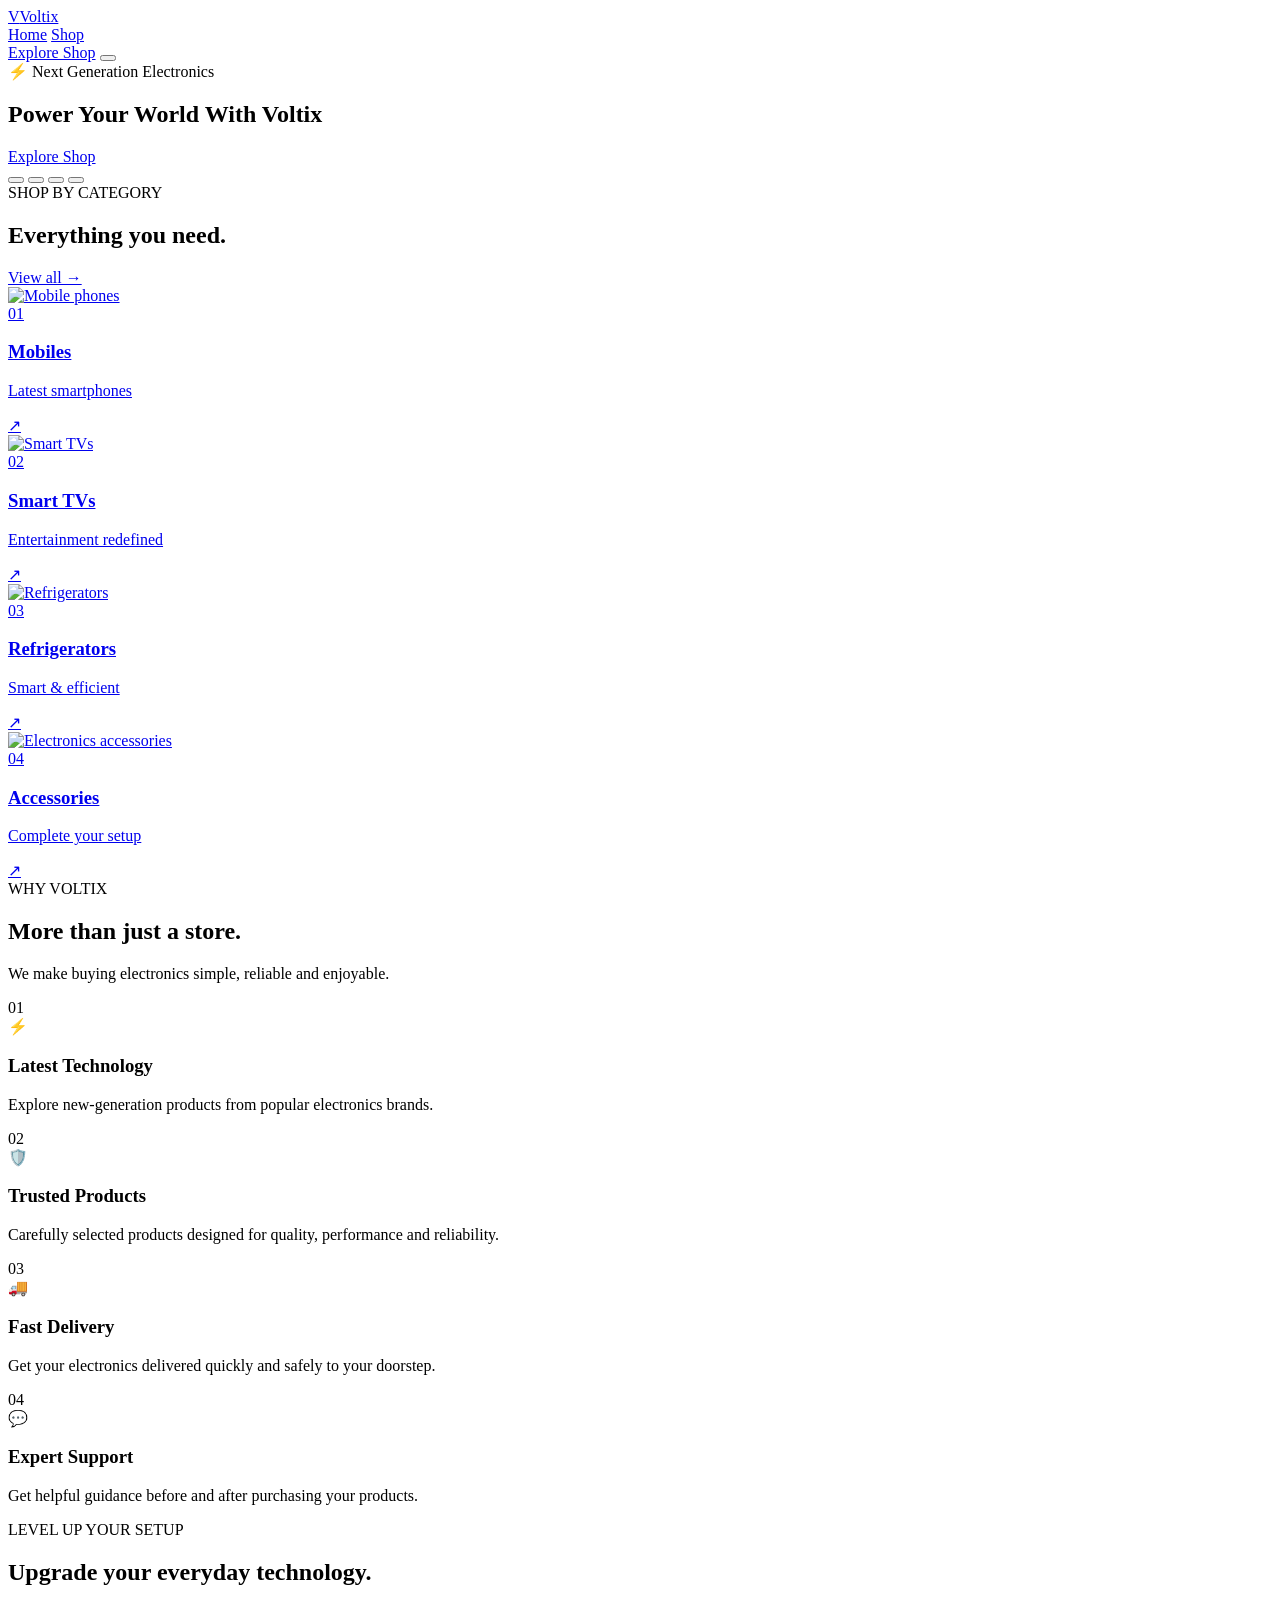
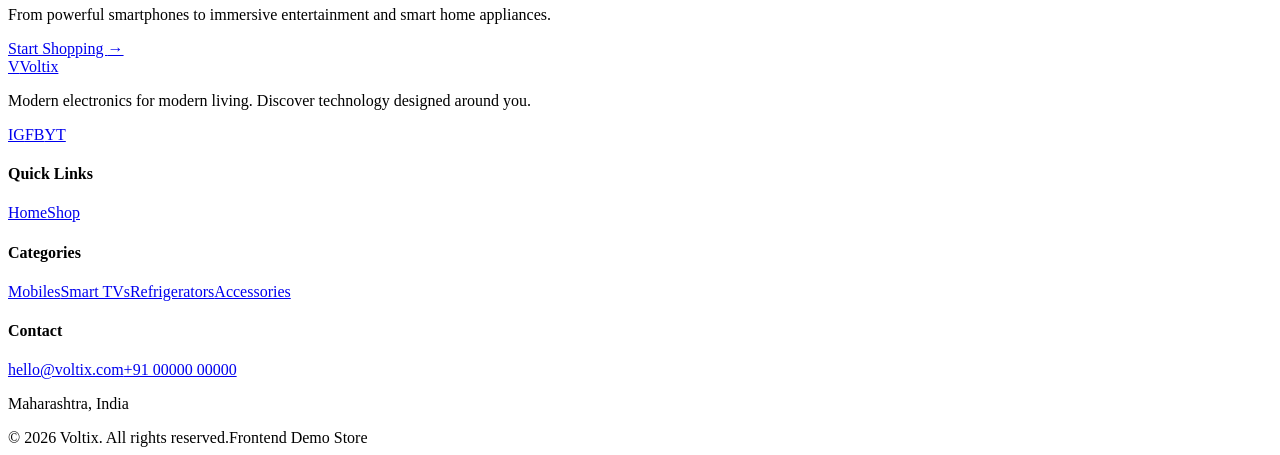
==== index.html @ 6d61bb98 "Add files via upload" ====
<!DOCTYPE html>
<html lang="en">
<head>
<meta charset="UTF-8">
<meta name="viewport" content="width=device-width, initial-scale=1.0">
<meta name="description" content="Voltix modern electronics store frontend.">
<meta name="theme-color" content="#07111f">
<title>Voltix — Electronics Store</title>
<link rel="stylesheet" href="css/style.css">
</head>
<body>
<header class="header" id="header">
  <div class="container nav-container">
    <a href="index.html" class="logo"><span class="logo-icon">V</span><span>Voltix</span></a>
    <nav class="nav" id="nav">
      <a href="index.html" class="nav-link active">Home</a>
      <a href="shop.html" class="nav-link">Shop</a>
    </nav>
    <div class="nav-actions">
      <a href="shop.html" class="nav-shop-btn">Explore Shop</a>
      <button class="menu-btn" id="menuBtn" type="button" aria-label="Open menu" aria-expanded="false">
        <span></span><span></span><span></span>
      </button>
    </div>
  </div>
</header>

<main>
<!-- =====================================================
     HERO SECTION
     ===================================================== -->

<section class="hero">

    <!-- Hero Background Slider -->
    <div class="hero-bg">

        <div
            class="hero-bg-slide active"
            style="background-image: url('images/phoneBG.jpg');">
        </div>

        <div
            class="hero-bg-slide"
            style="background-image: url('images/tvBG.jpg');">
        </div>

        <div
            class="hero-bg-slide"
            style="background-image: url('images/headphoneBG.jpg');">
        </div>

        <div
            class="hero-bg-slide"
            style="background-image: url('images/fridgeBG.jpg');">
        </div>

    </div>


    <!-- Dark Overlay -->
    <div class="hero-overlay"></div>


    <!-- Hero Content -->
    <div class="container">

        <div class="hero-content reveal">

            <div class="hero-badge">
                ⚡ Next Generation Electronics
            </div>

            <h1>
                Power Your World
                With <span>Voltix</span>
            </h1>

            <!-- <p>
                Discover the latest smartphones, smart TVs,
                refrigerators, accessories and modern electronics
                at Voltix.
            </p> -->

            <div class="hero-buttons">

                <a href="shop.html" class="btn btn-primary">
                    Explore Shop
                </a>

                <!-- <a href="#services" class="btn btn-secondary">
                    Our Services
                </a> -->

            </div>

        </div>

    </div>


    <!-- Slider Dots -->

    <div class="hero-dots">

        <button
            class="hero-dot active"
            data-slide="0"
            aria-label="Show slide 1">
        </button>

        <button
            class="hero-dot"
            data-slide="1"
            aria-label="Show slide 2">
        </button>

        <button
            class="hero-dot"
            data-slide="2"
            aria-label="Show slide 3">
        </button>

        <button
            class="hero-dot"
            data-slide="3"
            aria-label="Show slide 4">
        </button>

    </div>

</section>

<section class="categories section">
  <div class="container">
    <div class="section-heading reveal">
      <div><span class="eyebrow">SHOP BY CATEGORY</span><h2>Everything you need.</h2></div>
      <a href="shop.html" class="view-all">View all →</a>
    </div>
    <div class="category-grid">
      <a href="shop.html?category=mobile" class="category-card reveal">
        <div class="category-image"><img src="images/mobilephone.jpg" alt="Mobile phones" loading="lazy"></div>
        <div class="category-content"><span>01</span><h3>Mobiles</h3><p>Latest smartphones</p></div><div class="category-arrow">↗</div>
      </a>
      <a href="shop.html?category=tv" class="category-card reveal">
        <div class="category-image"><img src="images/television.jpg" alt="Smart TVs" loading="lazy"></div>
        <div class="category-content"><span>02</span><h3>Smart TVs</h3><p>Entertainment redefined</p></div><div class="category-arrow">↗</div>
      </a>
      <a href="shop.html?category=refrigerator" class="category-card reveal">
        <div class="category-image"><img src="images/fridge.jpg" alt="Refrigerators" loading="lazy"></div>
        <div class="category-content"><span>03</span><h3>Refrigerators</h3><p>Smart & efficient</p></div><div class="category-arrow">↗</div>
      </a>
      <a href="shop.html?category=accessories" class="category-card reveal">
        <div class="category-image"><img src="images/headphone.jpg" alt="Electronics accessories" loading="lazy"></div>
        <div class="category-content"><span>04</span><h3>Accessories</h3><p>Complete your setup</p></div><div class="category-arrow">↗</div>
      </a>
    </div>
  </div>
</section>

<section class="services section" id="services">
  <div class="container">
    <div class="section-heading center reveal">
      <span class="eyebrow">WHY VOLTIX</span><h2>More than just a store.</h2>
      <p>We make buying electronics simple, reliable and enjoyable.</p>
    </div>
    <div class="services-grid">
      <article class="service-card reveal"><div class="service-number">01</div><div class="service-icon">⚡</div><h3>Latest Technology</h3><p>Explore new-generation products from popular electronics brands.</p></article>
      <article class="service-card reveal"><div class="service-number">02</div><div class="service-icon">🛡️</div><h3>Trusted Products</h3><p>Carefully selected products designed for quality, performance and reliability.</p></article>
      <article class="service-card reveal"><div class="service-number">03</div><div class="service-icon">🚚</div><h3>Fast Delivery</h3><p>Get your electronics delivered quickly and safely to your doorstep.</p></article>
      <article class="service-card reveal"><div class="service-number">04</div><div class="service-icon">💬</div><h3>Expert Support</h3><p>Get helpful guidance before and after purchasing your products.</p></article>
    </div>
  </div>
</section>

<section class="feature section">
  <div class="container">
    <div class="feature-box reveal">
      <div class="feature-content">
        <span class="eyebrow">LEVEL UP YOUR SETUP</span>
        <h2>Upgrade your everyday technology.</h2>
        <p>From powerful smartphones to immersive entertainment and smart home appliances.</p>
        <a href="shop.html" class="btn btn-primary">Start Shopping <span>→</span></a>
      </div>
      <!-- <div class="feature-decoration"><div class="floating-circle circle-one"></div><div class="floating-circle circle-two"></div><div class="floating-device"><span>V</span></div></div> -->
    </div>
  </div>
</section>
</main>

<footer class="footer" id="contact">
  <div class="container">
    <div class="footer-main">
      <div class="footer-brand reveal">
        <a href="index.html" class="logo"><span class="logo-icon">V</span><span>Voltix</span></a>
        <p>Modern electronics for modern living. Discover technology designed around you.</p>
        <div class="socials"><a href="#" aria-label="Instagram">IG</a><a href="#" aria-label="Facebook">FB</a><a href="#" aria-label="YouTube">YT</a></div>
      </div>
      <div class="footer-column reveal"><h4>Quick Links</h4><a href="index.html">Home</a><a href="shop.html">Shop</a></div>
      <div class="footer-column reveal"><h4>Categories</h4><a href="shop.html?category=mobile">Mobiles</a><a href="shop.html?category=tv">Smart TVs</a><a href="shop.html?category=refrigerator">Refrigerators</a><a href="shop.html?category=accessories">Accessories</a></div>
      <div class="footer-column contact-column reveal"><h4>Contact</h4><a href="mailto:hello@voltix.com">hello@voltix.com</a><a href="tel:+910000000000">+91 00000 00000</a><p>Maharashtra, India</p></div>
    </div>
    <div class="footer-bottom"><span>© 2026 Voltix. All rights reserved.</span><span>Frontend Demo Store</span></div>
  </div>
</footer>
<script src="js/script.js" defer></script>
</body>
</html>
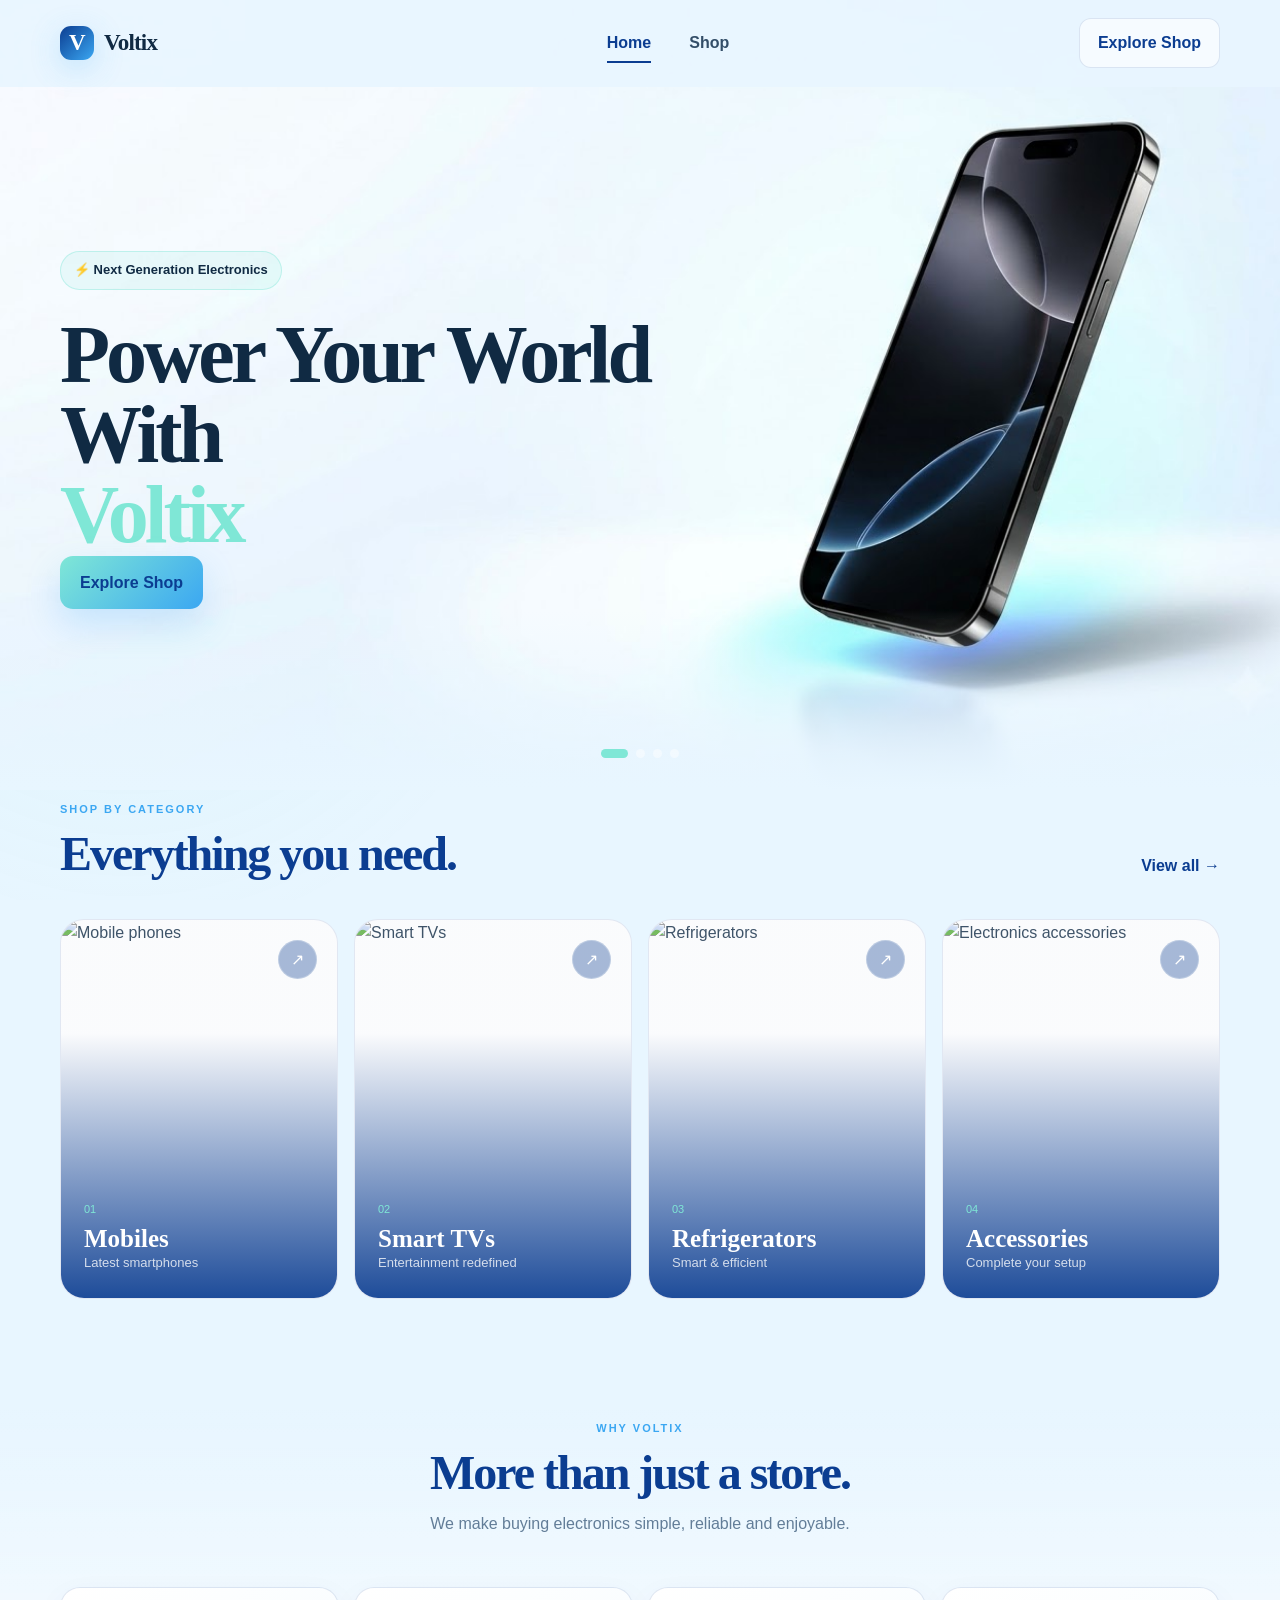
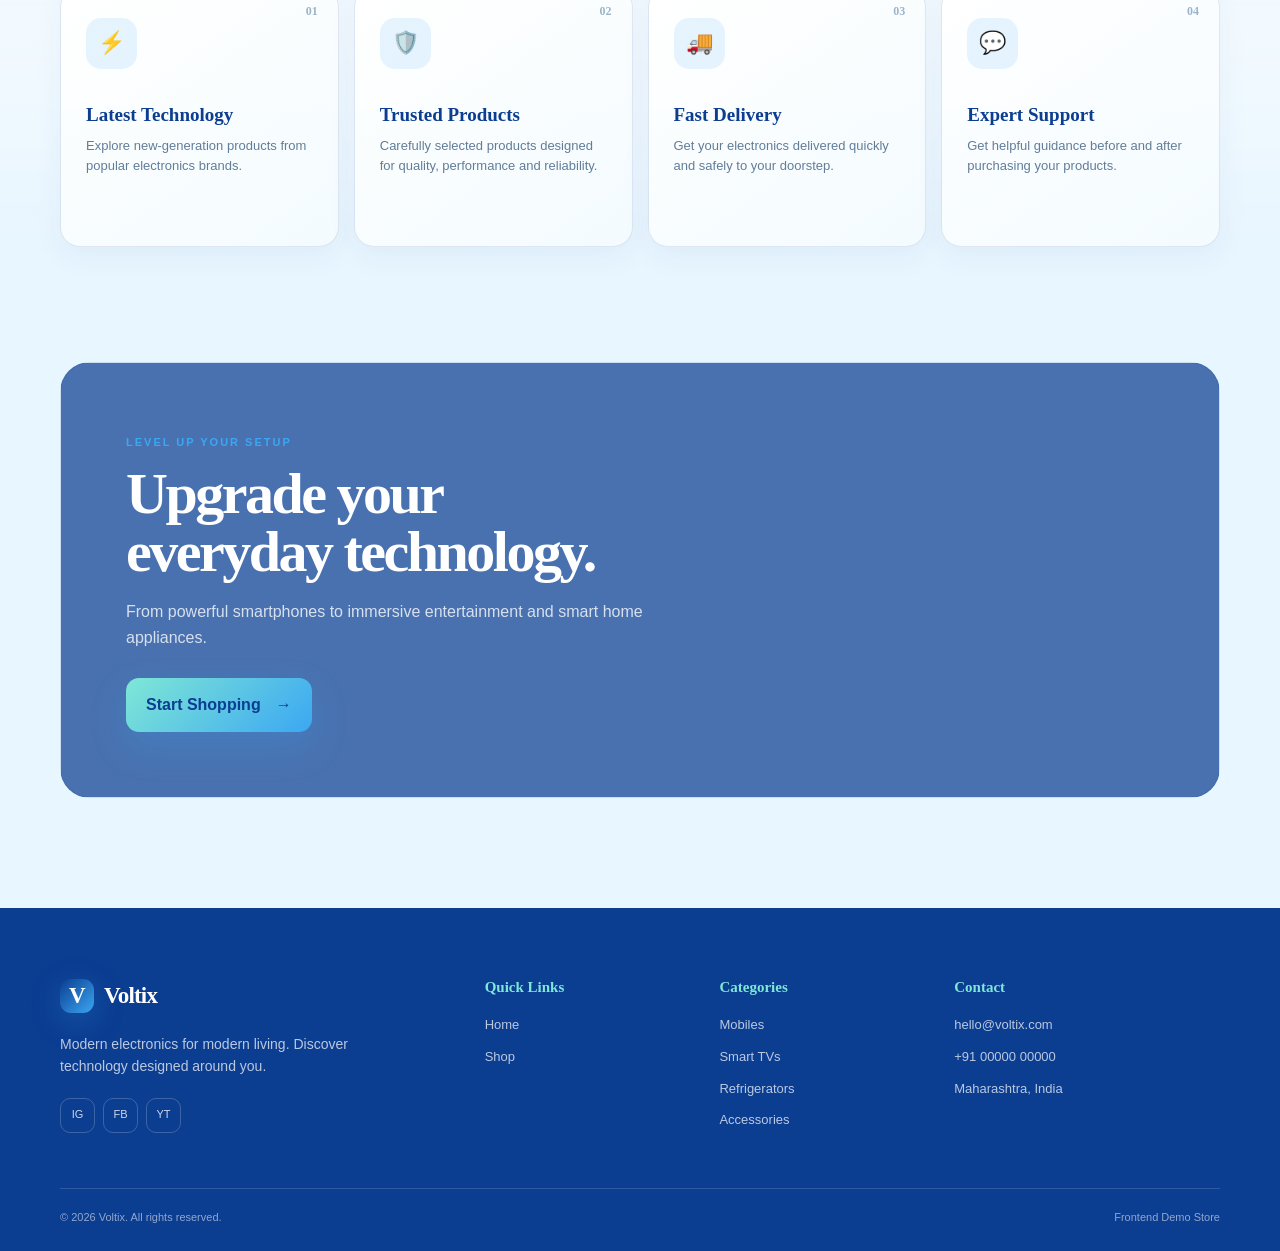
==== commit 33c19b44: "Update stylesheet and script paths in index.html" ====
--- a/index.html
+++ b/index.html
@@ -6,7 +6,7 @@
 <meta name="description" content="Voltix modern electronics store frontend.">
 <meta name="theme-color" content="#07111f">
 <title>Voltix — Electronics Store</title>
-<link rel="stylesheet" href="css/style.css">
+<link rel="stylesheet" href="style.css">
 </head>
 <body>
 <header class="header" id="header">
@@ -37,22 +37,22 @@
 
         <div
             class="hero-bg-slide active"
-            style="background-image: url('images/phoneBG.jpg');">
+            style="background-image: url('phoneBG.jpg');">
         </div>
 
         <div
             class="hero-bg-slide"
-            style="background-image: url('images/tvBG.jpg');">
+            style="background-image: url('tvBG.jpg');">
         </div>
 
         <div
             class="hero-bg-slide"
-            style="background-image: url('images/headphoneBG.jpg');">
+            style="background-image: url('headphoneBG.jpg');">
         </div>
 
         <div
             class="hero-bg-slide"
-            style="background-image: url('images/fridgeBG.jpg');">
+            style="background-image: url('fridgeBG.jpg');">
         </div>
 
     </div>
@@ -203,6 +203,6 @@
     <div class="footer-bottom"><span>© 2026 Voltix. All rights reserved.</span><span>Frontend Demo Store</span></div>
   </div>
 </footer>
-<script src="js/script.js" defer></script>
+<script src="script.js" defer></script>
 </body>
-</html>+</html>
--- a/style.css
+++ b/style.css
@@ -0,0 +1,2298 @@
+
+
+@import url('https://fonts.googleapis.com/css2?family=DM+Sans:wght@400;500;600;700&family=Space+Grotesk:wght@400;500;600;700&display=swap');
+
+
+/* =========================================================
+   ROOT VARIABLES
+========================================================= */
+
+:root {
+    --bg: #e8f6ff;
+    --bg2: #dff2ff;
+
+    --card: #ffffff;
+    --card2: #f4fbff;
+
+    --text: #102a43;
+    --muted: #627d98;
+
+    --line: rgba(11, 61, 145, 0.12);
+
+    --primary: #0b3d91;
+    --secondary: #3ba7f2;
+    --green: #7fe7d6;
+
+    --shadow: 0 24px 70px rgba(11, 61, 145, 0.14);
+
+    --radius: 24px;
+}
+
+
+/* =========================================================
+   GLOBAL RESET
+========================================================= */
+
+* {
+    box-sizing: border-box;
+    margin: 0;
+    padding: 0;
+}
+
+html {
+    scroll-behavior: smooth;
+}
+
+body {
+    font-family: "DM Sans", sans-serif;
+    background: var(--bg);
+    color: var(--text);
+    line-height: 1.6;
+    overflow-x: hidden;
+}
+
+body::before {
+    content: "";
+
+    position: fixed;
+    inset: 0;
+
+    pointer-events: none;
+
+    background:
+        radial-gradient(
+            circle at 80% 10%,
+            rgba(59, 167, 242, 0.08),
+            transparent 30%
+        ),
+        radial-gradient(
+            circle at 10% 60%,
+            rgba(127, 231, 214, 0.08),
+            transparent 32%
+        );
+
+    z-index: -1;
+}
+
+img {
+    display: block;
+    width: 100%;
+    height: 100%;
+    object-fit: cover;
+}
+
+a {
+    text-decoration: none;
+    color: inherit;
+}
+
+button {
+    font: inherit;
+}
+
+
+/* =========================================================
+   CONTAINER & SECTION
+========================================================= */
+
+.container {
+    width: min(1160px, calc(100% - 40px));
+    margin: auto;
+}
+
+.section {
+    padding: 110px 0;
+}
+
+
+/* =========================================================
+   HEADER
+========================================================= */
+
+.header {
+    position: fixed;
+    top: 0;
+    left: 0;
+
+    width: 100%;
+
+    z-index: 1000;
+
+    padding: 18px 0;
+
+    border-bottom: 1px solid transparent;
+
+    transition: 0.3s;
+    background: rgba(232, 246, 255, 0.90);
+}
+
+.header.scrolled {
+    background: rgba(232, 246, 255, 0.90);
+
+    backdrop-filter: blur(18px);
+
+    border-color: var(--line);
+}
+
+.nav-container {
+    display: flex;
+    align-items: center;
+    justify-content: space-between;
+}
+
+
+/* =========================================================
+   LOGO
+========================================================= */
+
+.logo {
+    display: flex;
+    align-items: center;
+
+    gap: 10px;
+
+    font: 700 23px "Space Grotesk";
+
+    letter-spacing: -0.8px;
+}
+
+.logo-icon {
+    display: grid;
+    place-items: center;
+
+    width: 34px;
+    height: 34px;
+
+    border-radius: 11px;
+
+    background:
+        linear-gradient(
+            135deg,
+            var(--primary),
+            var(--secondary)
+        );
+
+    box-shadow: 0 8px 30px rgba(59, 167, 242, 0.25);
+
+    color: #ffffff;
+}
+
+
+/* =========================================================
+   NAVIGATION
+========================================================= */
+
+.nav {
+    display: flex;
+
+    gap: 38px;
+
+    margin-left: 100px;
+}
+
+.nav-link {
+    position: relative;
+
+    color: #334e68;
+
+    font-weight: 600;
+
+    padding: 7px 0;
+}
+
+.nav-link::after {
+    content: "";
+
+    position: absolute;
+
+    left: 0;
+    bottom: 0;
+
+    width: 0;
+    height: 2px;
+
+    background: var(--primary);
+
+    transition: 0.25s;
+}
+
+.nav-link:hover,
+.nav-link.active {
+    color: var(--primary);
+}
+
+.nav-link:hover::after,
+.nav-link.active::after {
+    width: 100%;
+}
+
+
+/* =========================================================
+   NAV ACTIONS
+========================================================= */
+
+.nav-actions {
+    display: flex;
+    align-items: center;
+
+    gap: 16px;
+}
+
+.nav-shop-btn {
+    padding: 11px 18px;
+
+    border: 1px solid var(--line);
+
+    border-radius: 12px;
+
+    background: rgba(255, 255, 255, 0.60);
+
+    color: var(--primary);
+
+    font-weight: 600;
+
+    transition: 0.25s;
+}
+
+.nav-shop-btn:hover {
+    background: rgba(59, 167, 242, 0.10);
+
+    border-color: rgba(59, 167, 242, 0.35);
+}
+
+
+/* =========================================================
+   MOBILE MENU BUTTON
+========================================================= */
+
+.menu-btn {
+    display: none;
+
+    border: 0;
+
+    background: none;
+
+    width: 38px;
+
+    cursor: pointer;
+}
+
+.menu-btn span {
+    display: block;
+
+    height: 2px;
+
+    background: var(--primary);
+
+    margin: 6px 0;
+
+    border-radius: 5px;
+}
+
+
+/* =========================================================
+   HERO
+========================================================= */
+
+.hero {
+    min-height: 790px;
+
+    position: relative;
+
+    display: flex;
+    align-items: center;
+
+    overflow: hidden;
+
+    background: var(--primary);
+}
+
+
+/* =========================================================
+   HERO BACKGROUND SLIDER
+========================================================= */
+
+.hero-bg {
+    position: absolute;
+
+    inset: 0;
+
+    z-index: 0;
+
+    overflow: hidden;
+}
+
+.hero-bg-slide {
+    position: absolute;
+
+    inset: 0;
+
+    background-position: center;
+    background-size: cover;
+    background-repeat: no-repeat;
+
+    opacity: 0;
+
+    transform: scale(1.05);
+
+    transition:
+        opacity 1.2s ease-in-out,
+        transform 5s ease;
+}
+
+.hero-bg-slide.active {
+    opacity: 1;
+
+    transform: scale(1);
+}
+
+
+/* Blue overlay */
+
+.hero-bg-overlay {
+    position: absolute;
+
+    inset: 0;
+
+    z-index: 1;
+
+    background:
+        linear-gradient(
+            90deg,
+            rgba(11, 61, 145, 0.94) 0%,
+            rgba(11, 61, 145, 0.78) 45%,
+            rgba(11, 61, 145, 0.40) 72%,
+            rgba(11, 61, 145, 0.18) 100%
+        );
+}
+
+
+/* Bottom fade */
+
+.hero::after {
+    content: "";
+
+    position: absolute;
+
+    inset: auto 0 0;
+
+    height: 180px;
+
+    background:
+        linear-gradient(
+            transparent,
+            var(--bg)
+        );
+
+    pointer-events: none;
+
+    z-index: 2;
+}
+
+.hero-content {
+    position: relative;
+
+    z-index: 3;
+
+    padding-top: 70px;
+}
+
+.hero-text {
+    max-width: 690px;
+}
+
+.hero-badge {
+    display: inline-flex;
+
+    align-items: center;
+
+    gap: 9px;
+
+    border: 1px solid rgba(127, 231, 214, 0.40);
+
+    background: rgba(127, 231, 214, 0.12);
+
+    padding: 8px 13px;
+
+    border-radius: 99px;
+
+    color: #102a43;
+
+    font-size: 13px;
+
+    font-weight: 600;
+
+    margin-bottom: 25px;
+}
+
+.badge-dot {
+    width: 7px;
+    height: 7px;
+
+    border-radius: 50%;
+
+    background: var(--green);
+
+    box-shadow: 0 0 15px var(--green);
+}
+
+.hero h1,
+.shop-hero h1 {
+    font:
+        700
+        clamp(48px, 7vw, 82px)
+        / 0.98
+        "Space Grotesk";
+
+    letter-spacing: -4px;
+
+    max-width: 760px;
+}
+
+.hero h1 span,
+.shop-hero h1 span {
+    display: block;
+
+    background:
+        linear-gradient(
+            90deg,
+            #ffffff,
+            var(--green)
+        );
+
+    -webkit-background-clip: text;
+
+    background-clip: text;
+
+    color: #7fe7d6 ;
+}
+
+.hero p {
+    font-size: 18px;
+
+    color: #102a43;
+
+    max-width: 600px;
+
+    margin: 27px 0 32px;
+}
+
+
+/* =========================================================
+   HERO BUTTONS
+========================================================= */
+
+.hero-buttons {
+    display: flex;
+
+    gap: 13px;
+
+    flex-wrap: wrap;
+}
+
+.btn {
+    display: inline-flex;
+
+    align-items: center;
+
+    justify-content: center;
+
+    gap: 15px;
+
+    padding: 14px 20px;
+
+    border-radius: 13px;
+
+    font-weight: 700;
+
+    transition: 0.25s;
+}
+
+.btn-primary {
+    background:
+        linear-gradient(
+            135deg,
+            var(--green),
+            var(--secondary)
+        );
+
+    color: var(--primary);
+
+    box-shadow:
+        0 15px 35px
+        rgba(59, 167, 242, 0.22);
+}
+
+.btn-primary:hover {
+    transform: translateY(-3px);
+
+    box-shadow:
+        0 20px 40px
+        rgba(59, 167, 242, 0.30);
+}
+
+.btn-secondary {
+    border: 1px solid rgba(255, 255, 255, 0.30);
+
+    background: rgba(255, 255, 255, 0.10);
+
+    color: #ffffff;
+}
+
+.btn-secondary:hover {
+    background: rgba(255, 255, 255, 0.18);
+
+    transform: translateY(-3px);
+}
+
+
+/* =========================================================
+   HERO STATS
+========================================================= */
+
+.hero-stats {
+    display: flex;
+
+    gap: 42px;
+
+    margin-top: 58px;
+}
+
+.stat {
+    display: flex;
+
+    flex-direction: column;
+}
+
+.stat strong {
+    font: 700 24px "Space Grotesk";
+
+    color: #ffffff;
+}
+
+.stat span {
+    font-size: 12px;
+
+    color: rgba(255, 255, 255, 0.70);
+}
+
+.hero-scroll {
+    position: absolute;
+
+    bottom: 30px;
+
+    right: 45px;
+
+    z-index: 4;
+
+    color: rgba(255, 255, 255, 0.70);
+
+    font-size: 11px;
+
+    letter-spacing: 1px;
+
+    text-transform: uppercase;
+
+    display: flex;
+
+    align-items: center;
+
+    gap: 10px;
+}
+
+.hero-scroll span {
+    width: 34px;
+
+    height: 1px;
+
+    background: rgba(255, 255, 255, 0.55);
+}
+
+
+/* =========================================================
+   HERO SLIDER DOTS
+========================================================= */
+
+.hero-dots {
+    position: absolute;
+
+    z-index: 5;
+
+    bottom: 32px;
+
+    left: 50%;
+
+    transform: translateX(-50%);
+
+    display: flex;
+
+    align-items: center;
+
+    gap: 8px;
+}
+
+.hero-dot {
+    width: 9px;
+
+    height: 9px;
+
+    padding: 0;
+
+    border: 0;
+
+    border-radius: 50%;
+
+    background: rgba(255, 255, 255, 0.45);
+
+    cursor: pointer;
+
+    transition: 0.3s;
+}
+
+.hero-dot.active {
+    width: 27px;
+
+    border-radius: 20px;
+
+    background: var(--green);
+}
+
+
+/* =========================================================
+   SECTION HEADINGS
+========================================================= */
+
+.section-heading {
+    display: flex;
+
+    align-items: end;
+
+    justify-content: space-between;
+
+    gap: 30px;
+
+    margin-bottom: 40px;
+}
+
+.section-heading.center {
+    display: block;
+
+    text-align: center;
+
+    max-width: 650px;
+
+    margin: 0 auto 50px;
+}
+
+.eyebrow {
+    font-size: 11px;
+
+    letter-spacing: 2px;
+
+    color: var(--secondary);
+
+    font-weight: 700;
+}
+
+.section-heading h2,
+.shop-toolbar h2 {
+    font:
+        600
+        clamp(32px, 4vw, 48px)
+        / 1.05
+        "Space Grotesk";
+
+    letter-spacing: -2px;
+
+    margin-top: 8px;
+
+    color: var(--primary);
+}
+
+.section-heading p {
+    color: var(--muted);
+
+    margin-top: 13px;
+}
+
+.view-all {
+    color: var(--primary);
+
+    font-weight: 700;
+}
+
+
+/* =========================================================
+   CATEGORY SECTION
+========================================================= */
+
+.category-grid {
+    display: grid;
+
+    grid-template-columns:
+        repeat(4, 1fr);
+
+    gap: 16px;
+}
+
+.categories.section{
+    padding-top: 5px;
+}
+
+.category-card {
+    position: relative;
+
+    min-height: 380px;
+
+    border: 1px solid var(--line);
+
+    border-radius: var(--radius);
+
+    overflow: hidden;
+
+    background: var(--card);
+
+    transition: 0.4s;
+}
+
+.category-card:hover {
+    transform: translateY(-8px);
+
+    border-color:
+        rgba(59, 167, 242, 0.35);
+
+    box-shadow: var(--shadow);
+}
+
+.category-image {
+    position: absolute;
+
+    inset: 0;
+
+    opacity: 0.80;
+
+    transition: 0.5s;
+}
+
+.category-card:hover .category-image {
+    transform: scale(1.06);
+
+    opacity: 0.95;
+}
+
+.category-card::after {
+    content: "";
+
+    position: absolute;
+
+    inset: 0;
+
+    background:
+        linear-gradient(
+            0deg,
+            rgba(11, 61, 145, 0.92),
+            rgba(11, 61, 145, 0.02) 70%
+        );
+}
+
+.category-content {
+    position: absolute;
+
+    bottom: 24px;
+
+    left: 23px;
+
+    z-index: 2;
+}
+
+.category-content span {
+    color: var(--green);
+
+    font-size: 11px;
+}
+
+.category-content h3 {
+    font:
+        600 25px
+        "Space Grotesk";
+
+    margin-top: 5px;
+
+    color: #ffffff;
+}
+
+.category-content p {
+    color: rgba(255, 255, 255, 0.78);
+
+    font-size: 13px;
+}
+
+.category-arrow {
+    position: absolute;
+
+    top: 20px;
+
+    right: 20px;
+
+    z-index: 2;
+
+    width: 39px;
+    height: 39px;
+
+    display: grid;
+
+    place-items: center;
+
+    border: 1px solid rgba(255, 255, 255, 0.25);
+
+    border-radius: 50%;
+
+    background: rgba(11, 61, 145, 0.35);
+
+    color: #ffffff;
+
+    transition: 0.3s;
+}
+
+.category-card:hover .category-arrow {
+    background: var(--green);
+
+    color: var(--primary);
+
+    transform: rotate(45deg);
+}
+
+
+/* =========================================================
+   SERVICES
+========================================================= */
+
+.services {
+    background:
+        linear-gradient(
+            180deg,
+            transparent,
+            rgba(255, 255, 255, 0.45),
+            transparent
+        );
+
+        
+}
+
+.services-grid {
+    display: grid;
+
+    grid-template-columns:
+        repeat(4, 1fr);
+
+    gap: 15px;
+}
+
+.services.section {
+    padding-bottom: 5px;
+    padding-top: 5px;
+}
+
+.service-card {
+    position: relative;
+
+    padding: 30px 25px;
+
+    min-height: 260px;
+
+    border: 1px solid var(--line);
+
+    border-radius: 20px;
+
+    background:
+        linear-gradient(
+            145deg,
+            rgba(255, 255, 255, 0.95),
+            rgba(244, 251, 255, 0.95)
+        );
+
+    overflow: hidden;
+
+    transition: 0.3s;
+
+    box-shadow: 0 10px 30px rgba(11, 61, 145, 0.05);
+}
+
+.service-card:hover {
+    transform: translateY(-7px);
+
+    border-color:
+        rgba(59, 167, 242, 0.30);
+
+    box-shadow: var(--shadow);
+}
+
+.service-number {
+    position: absolute;
+
+    right: 20px;
+    top: 16px;
+
+    color: #9ab4ca;
+
+    font:
+        700 12px
+        "Space Grotesk";
+}
+
+.service-icon {
+    width: 51px;
+    height: 51px;
+
+    display: grid;
+
+    place-items: center;
+
+    border-radius: 15px;
+
+    background:
+        rgba(59, 167, 242, 0.12);
+
+    color: var(--primary);
+
+    font-size: 22px;
+
+    margin-bottom: 35px;
+}
+
+.service-card h3 {
+    font:
+        600 19px
+        "Space Grotesk";
+
+    margin-bottom: 10px;
+
+    color: var(--primary);
+}
+
+.service-card p {
+    font-size: 13px;
+
+    color: var(--muted);
+}
+
+
+/* =========================================================
+   FEATURE BOX
+========================================================= */
+
+.feature-box {
+    position: relative;
+
+    min-height: 410px;
+
+    border: 1px solid var(--line);
+
+    border-radius: 30px;
+
+    overflow: hidden;
+
+    padding: 65px;
+
+   background-image: 
+        linear-gradient(
+            rgba(11, 61, 145, 0.72),
+            rgba(11, 61, 145, 0.72)
+        ),
+        url("../images/HeroBG.jpg");
+        
+
+        background-size: cover;
+    background-position: center;
+    background-repeat: no-repeat;
+    overflow: hidden;
+
+    display: flex;
+
+    align-items: center;
+}
+
+.feature-content {
+    max-width: 530px;
+
+    position: relative;
+
+    z-index: 2;
+}
+
+.features.section {
+    padding-top: 5px;
+}
+
+.feature-content h2 {
+    font:
+        600
+        clamp(36px, 5vw, 58px)
+        / 1
+        "Space Grotesk";
+
+    letter-spacing: -2.5px;
+
+    margin: 12px 0 18px;
+
+    color: #ffffff;
+}
+
+.feature-content p {
+    color: rgba(255, 255, 255, 0.78);
+
+    margin-bottom: 28px;
+}
+
+.feature-decoration {
+    position: absolute;
+
+    right: 5%;
+
+    width: 330px;
+    height: 330px;
+}
+
+.floating-circle {
+    position: absolute;
+
+    border-radius: 50%;
+
+    border:
+        1px solid
+        rgba(127, 231, 214, 0.30);
+}
+
+.circle-one {
+    inset: 0;
+}
+
+.circle-two {
+    inset: 45px;
+
+    border-color:
+        rgba(59, 167, 242, 0.35);
+}
+
+.floating-device {
+    position: absolute;
+
+    left: 95px;
+    top: 65px;
+
+    width: 145px;
+    height: 205px;
+
+    border-radius: 27px;
+
+    background:
+        linear-gradient(
+            145deg,
+            #dff2ff,
+            #ffffff
+        );
+
+    border: 6px solid #c5e3f7;
+
+    box-shadow:
+        0 30px 60px
+        rgba(0, 35, 90, 0.25);
+
+    display: grid;
+
+    place-items: center;
+
+    transform: rotate(12deg);
+
+    animation:
+        float
+        4s
+        ease-in-out
+        infinite;
+}
+
+.floating-device::before {
+    content: "";
+
+    position: absolute;
+
+    inset: 10px;
+
+    border-radius: 20px;
+
+    background:
+        linear-gradient(
+            145deg,
+            var(--primary),
+            var(--secondary)
+        );
+
+    opacity: 0.15;
+}
+
+.floating-device span {
+    font:
+        700 60px
+        "Space Grotesk";
+
+    color: var(--primary);
+
+    z-index: 1;
+}
+
+@keyframes float {
+    50% {
+        transform:
+            rotate(12deg)
+            translateY(-12px);
+    }
+}
+
+
+/* =========================================================
+   FOOTER
+========================================================= */
+
+.footer {
+    border-top: 1px solid var(--line);
+
+    padding: 70px 0 25px;
+
+    background: var(--primary);
+
+    color: #ffffff;
+}
+
+.footer-main {
+    display: grid;
+
+    grid-template-columns:
+        2fr 1fr 1fr 1.4fr;
+
+    gap: 45px;
+
+    padding-bottom: 55px;
+}
+
+.footer-brand p {
+    max-width: 310px;
+
+    color: rgba(255, 255, 255, 0.72);
+
+    font-size: 14px;
+
+    margin: 20px 0;
+}
+
+.socials {
+    display: flex;
+
+    gap: 8px;
+}
+
+.socials a {
+    width: 35px;
+    height: 35px;
+
+    border: 1px solid rgba(255, 255, 255, 0.20);
+
+    display: grid;
+
+    place-items: center;
+
+    border-radius: 10px;
+
+    font-size: 11px;
+
+    color: rgba(255, 255, 255, 0.80);
+}
+
+.socials a:hover {
+    color: var(--green);
+
+    border-color: var(--green);
+}
+
+.footer-column {
+    display: flex;
+
+    flex-direction: column;
+
+    gap: 11px;
+}
+
+.footer-column h4 {
+    font:
+        600 15px
+        "Space Grotesk";
+
+    margin-bottom: 8px;
+
+    color: var(--green);
+}
+
+.footer-column a,
+.footer-column p {
+    font-size: 13px;
+
+    color: rgba(255, 255, 255, 0.72);
+}
+
+.footer-column a:hover {
+    color: var(--green);
+}
+
+.footer-bottom {
+    padding-top: 20px;
+
+    border-top: 1px solid rgba(255, 255, 255, 0.15);
+
+    display: flex;
+
+    justify-content: space-between;
+
+    color: rgba(255, 255, 255, 0.55);
+
+    font-size: 11px;
+}
+
+
+/* =========================================================
+   SHOP HERO
+========================================================= */
+
+.shop-hero {
+    padding: 190px 0 100px;
+
+    background:
+        radial-gradient(
+            circle at 75% 40%,
+            rgba(59, 167, 242, 0.14),
+            transparent 35%
+        ),
+        linear-gradient(
+            180deg,
+            #dff2ff,
+            var(--bg)
+        );
+}
+
+.shop-hero-content {
+    max-width: 760px;
+}
+
+.shop-hero h1 {
+    font-size:
+        clamp(45px, 6vw, 72px);
+
+    margin-top: 14px;
+
+    color: var(--primary);
+}
+
+.shop-hero p {
+    color: var(--muted);
+
+    max-width: 560px;
+
+    margin-top: 20px;
+
+    font-size: 17px;
+}
+
+
+/* =========================================================
+   SHOP TOOLBAR
+========================================================= */
+
+.shop-toolbar {
+    display: flex;
+
+    justify-content: space-between;
+
+    align-items: end;
+
+    gap: 30px;
+
+    margin-bottom: 40px;
+}
+
+.filter-buttons {
+    display: flex;
+
+    gap: 8px;
+
+    flex-wrap: wrap;
+
+    justify-content: flex-end;
+}
+
+.filter-btn {
+    border: 1px solid var(--line);
+
+    background:
+        rgba(255, 255, 255, 0.75);
+
+    color: var(--text);
+
+    padding: 9px 14px;
+
+    border-radius: 10px;
+
+    cursor: pointer;
+
+    transition: 0.2s;
+
+    font-size: 12px;
+
+    font-weight: 600;
+}
+
+.filter-btn:hover,
+.filter-btn.active {
+    background:
+        rgba(11, 61, 145, 0.10);
+
+    border-color:
+        rgba(59, 167, 242, 0.40);
+
+    color: var(--primary);
+}
+
+
+/* =========================================================
+   PRODUCT GRID
+========================================================= */
+
+.product-grid {
+    display: grid;
+
+    grid-template-columns:
+        repeat(4, 1fr);
+
+    gap: 18px;
+}
+
+
+/* =========================================================
+   PRODUCT CARD
+========================================================= */
+
+.product-card {
+    border: 1px solid var(--line);
+
+    background: var(--card);
+
+    border-radius: 20px;
+
+    overflow: hidden;
+
+    transition: 0.35s;
+
+    box-shadow: 0 8px 25px rgba(11, 61, 145, 0.06);
+}
+
+.product-card:hover {
+    transform: translateY(-7px);
+
+    border-color:
+        rgba(59, 167, 242, 0.30);
+
+    box-shadow: var(--shadow);
+}
+
+
+/* =========================================================
+   PRODUCT IMAGE
+========================================================= */
+
+.product-image {
+    height: 245px;
+
+    position: relative;
+
+    background: #dff2ff;
+
+    overflow: hidden;
+}
+
+.product-image img {
+    transition: 0.45s;
+}
+
+.product-card:hover
+.product-image img {
+    transform: scale(1.05);
+}
+
+
+/* =========================================================
+   PRODUCT TAG
+========================================================= */
+
+.product-tag {
+    position: absolute;
+
+    z-index: 2;
+
+    top: 13px;
+    left: 13px;
+
+    padding: 5px 9px;
+
+    border-radius: 8px;
+
+    background:
+        rgba(255, 255, 255, 0.92);
+
+    border: 1px solid var(--line);
+
+    color: var(--primary);
+
+    font-size: 10px;
+
+    font-weight: 700;
+}
+
+
+/* =========================================================
+   QUICK BUTTON
+========================================================= */
+
+.quick-btn {
+    position: absolute;
+
+    right: 13px;
+    top: 13px;
+
+    z-index: 2;
+
+    width: 34px;
+    height: 34px;
+
+    border: 1px solid var(--line);
+
+    border-radius: 50%;
+
+    background:
+        rgba(255, 255, 255, 0.90);
+
+    color: var(--primary);
+
+    cursor: pointer;
+}
+
+.quick-btn:hover {
+    background: var(--primary);
+
+    color: #ffffff;
+}
+
+
+/* =========================================================
+   PRODUCT INFORMATION
+========================================================= */
+
+.product-info {
+    padding: 20px;
+}
+
+.product-category {
+    font-size: 10px;
+
+    color: var(--secondary);
+
+    text-transform: uppercase;
+
+    letter-spacing: 1px;
+}
+
+.product-info h3 {
+    font:
+        600 20px
+        "Space Grotesk";
+
+    margin: 5px 0;
+
+    color: var(--primary);
+}
+
+.product-info p {
+    color: var(--muted);
+
+    font-size: 12px;
+
+    min-height: 38px;
+}
+
+
+/* =========================================================
+   PRODUCT PRICE + ENQUIRY
+========================================================= */
+
+.product-bottom {
+    display: flex;
+
+    align-items: center;
+
+    justify-content: space-between;
+
+    gap: 8px;
+
+    margin-top: 15px;
+}
+
+.product-bottom strong {
+    font:
+        700 18px
+        "Space Grotesk";
+
+    color: var(--primary);
+}
+
+.enquiry-btn {
+    display: inline-flex;
+
+    align-items: center;
+
+    justify-content: center;
+
+    border:
+        1px solid
+        rgba(127, 231, 214, 0.55);
+
+    background:
+        rgba(127, 231, 214, 0.14);
+
+    color: #087a68;
+
+    border-radius: 9px;
+
+    padding: 8px 11px;
+
+    cursor: pointer;
+
+    font-size: 11px;
+
+    font-weight: 700;
+
+    transition: 0.25s;
+}
+
+.enquiry-btn:hover {
+    background: var(--green);
+
+    color: var(--primary);
+
+    border-color: var(--green);
+
+    transform: translateY(-2px);
+}
+
+
+/* =========================================================
+   EMPTY STATE
+========================================================= */
+
+.empty-state {
+    text-align: center;
+
+    padding: 60px;
+
+    color: var(--muted);
+}
+
+[hidden] {
+    display: none !important;
+}
+
+
+/* =========================================================
+   REVEAL ANIMATION
+========================================================= */
+
+.reveal {
+    opacity: 0;
+
+    transform:
+        translateY(30px);
+
+    transition:
+        opacity 0.7s ease,
+        transform 0.7s ease;
+}
+
+.reveal.show {
+    opacity: 1;
+
+    transform: none;
+}
+
+
+/* =========================================================
+   ANIMATION DELAYS
+========================================================= */
+
+.category-card:nth-child(2),
+.service-card:nth-child(2),
+.product-card:nth-child(2) {
+    transition-delay: 0.08s;
+}
+
+.category-card:nth-child(3),
+.service-card:nth-child(3),
+.product-card:nth-child(3) {
+    transition-delay: 0.16s;
+}
+
+.category-card:nth-child(4),
+.service-card:nth-child(4),
+.product-card:nth-child(4) {
+    transition-delay: 0.24s;
+}
+
+
+/* =========================================================
+   TABLET
+========================================================= */
+
+@media (max-width: 1000px) {
+
+    .nav {
+        margin-left: 0;
+    }
+
+    .category-grid,
+    .product-grid {
+        grid-template-columns:
+            repeat(2, 1fr);
+    }
+
+    .services-grid {
+        grid-template-columns:
+            repeat(2, 1fr);
+    }
+
+    .footer-main {
+        grid-template-columns:
+            2fr 1fr 1fr;
+    }
+
+    .contact-column {
+        grid-column: auto;
+    }
+
+    .feature-decoration {
+        right: -5%;
+    }
+}
+
+
+/* =========================================================
+   MOBILE
+   IMPORTANT:
+   PRODUCTS = 2 COLUMNS
+========================================================= */
+
+@media (max-width: 720px) {
+
+    /* -----------------------------------------
+       MAIN CONTAINER
+    ----------------------------------------- */
+
+    .container {
+        width:
+            min(
+                calc(100% - 28px),
+                1160px
+            );
+    }
+
+
+    /* -----------------------------------------
+       HEADER
+    ----------------------------------------- */
+
+    .header {
+        padding: 13px 0;
+    }
+
+    .nav-shop-btn {
+        display: none;
+    }
+
+    .menu-btn {
+        display: block;
+    }
+
+
+    /* -----------------------------------------
+       MOBILE NAVIGATION
+    ----------------------------------------- */
+
+    .nav {
+        position: absolute;
+
+        top: 65px;
+
+        left: 14px;
+        right: 14px;
+
+        margin: 0;
+
+        padding: 14px;
+
+        display: flex;
+
+        flex-direction: column;
+
+        gap: 4px;
+
+        background:
+            rgba(255, 255, 255, 0.97);
+
+        backdrop-filter: blur(18px);
+
+        border: 1px solid var(--line);
+
+        border-radius: 15px;
+
+        transform:
+            translateY(-15px);
+
+        opacity: 0;
+
+        pointer-events: none;
+
+        transition: 0.25s;
+
+        box-shadow: var(--shadow);
+    }
+
+    .nav.open {
+        transform: none;
+
+        opacity: 1;
+
+        pointer-events: auto;
+    }
+
+    .nav-link {
+        padding: 11px;
+    }
+
+
+    /* -----------------------------------------
+       HERO
+    ----------------------------------------- */
+
+    .hero {
+        min-height: 720px;
+    }
+
+    .hero h1 {
+        font-size: 48px;
+
+        letter-spacing: -2.5px;
+    }
+
+    .hero p {
+        font-size: 15px;
+    }
+
+    .hero-stats {
+        gap: 23px;
+
+        margin-top: 40px;
+    }
+
+    .stat strong {
+        font-size: 19px;
+    }
+
+    .hero-scroll {
+        display: none;
+    }
+
+    .hero-dots {
+        bottom: 25px;
+    }
+
+
+    /* -----------------------------------------
+       SECTIONS
+    ----------------------------------------- */
+
+    .section {
+        padding: 75px 0;
+    }
+
+    .section-heading,
+    .shop-toolbar {
+        align-items: flex-start;
+
+        flex-direction: column;
+    }
+
+    .view-all {
+        align-self: flex-start;
+    }
+
+
+    /* -----------------------------------------
+       CATEGORY GRID
+       1 COLUMN
+    ----------------------------------------- */
+
+    .category-grid {
+        grid-template-columns: 1fr;
+    }
+
+
+    /* -----------------------------------------
+       PRODUCT GRID
+       2 PRODUCTS PER ROW
+    ----------------------------------------- */
+
+    .product-grid {
+        display: grid;
+
+        grid-template-columns:
+            repeat(2, minmax(0, 1fr));
+
+        gap: 12px;
+
+        width: 100%;
+    }
+
+
+    /* -----------------------------------------
+       PRODUCT CARD MOBILE
+    ----------------------------------------- */
+
+    .product-card {
+        width: 100%;
+
+        min-width: 0;
+
+        border-radius: 15px;
+    }
+
+
+    /* -----------------------------------------
+       PRODUCT IMAGE MOBILE
+    ----------------------------------------- */
+
+    .product-image {
+        height: 145px;
+    }
+
+
+    /* -----------------------------------------
+       PRODUCT INFORMATION MOBILE
+    ----------------------------------------- */
+
+    .product-info {
+        padding: 12px;
+    }
+
+    .product-category {
+        font-size: 9px;
+
+        letter-spacing: 0.7px;
+    }
+
+    .product-info h3 {
+        font-size: 15px;
+
+        line-height: 1.25;
+
+        margin: 5px 0;
+    }
+
+    .product-info p {
+        font-size: 10px;
+
+        line-height: 1.4;
+
+        min-height: 42px;
+    }
+
+
+    /* -----------------------------------------
+       PRODUCT PRICE + BUTTON MOBILE
+    ----------------------------------------- */
+
+    .product-bottom {
+        display: flex;
+
+        flex-direction: column;
+
+        align-items: stretch;
+
+        gap: 8px;
+
+        margin-top: 12px;
+    }
+
+    .product-bottom strong {
+        font-size: 15px;
+    }
+
+    .enquiry-btn {
+        width: 100%;
+
+        padding: 9px 5px;
+
+        font-size: 10px;
+
+        text-align: center;
+
+        white-space: nowrap;
+    }
+
+
+    /* -----------------------------------------
+       PRODUCT TAG MOBILE
+    ----------------------------------------- */
+
+    .product-tag {
+        top: 8px;
+
+        left: 8px;
+
+        padding: 4px 7px;
+
+        font-size: 8px;
+    }
+
+
+    /* -----------------------------------------
+       QUICK BUTTON MOBILE
+    ----------------------------------------- */
+
+    .quick-btn {
+        width: 29px;
+
+        height: 29px;
+
+        right: 8px;
+
+        top: 8px;
+    }
+
+
+    /* -----------------------------------------
+       SERVICES
+       1 COLUMN
+    ----------------------------------------- */
+
+    .services-grid {
+        grid-template-columns: 1fr;
+    }
+
+
+    /* -----------------------------------------
+       CATEGORY CARD
+    ----------------------------------------- */
+
+    .category-card {
+        min-height: 320px;
+    }
+
+
+    /* -----------------------------------------
+       FEATURE
+    ----------------------------------------- */
+
+    .feature-box {
+        padding: 40px 25px;
+        width: 90%;
+       margin-left: 20px;
+        min-height: 200px;
+    }
+
+    .feature-decoration {
+        opacity: 0.35;
+
+        right: -90px;
+
+        bottom: -20px;
+    }
+
+
+    /* -----------------------------------------
+       FOOTER
+    ----------------------------------------- */
+
+    .footer-main {
+        grid-template-columns:
+            1fr 1fr;
+
+        gap: 35px;
+    }
+
+    .footer-brand {
+        grid-column: 1 / -1;
+    }
+
+    .footer-bottom {
+        flex-direction: column;
+
+        gap: 8px;
+    }
+
+
+    /* -----------------------------------------
+       SHOP HERO
+    ----------------------------------------- */
+
+    .shop-hero {
+        padding: 150px 0 70px;
+    }
+
+    .shop-hero h1 {
+        letter-spacing: -2.5px;
+    }
+
+
+    /* -----------------------------------------
+       FILTER BUTTONS
+    ----------------------------------------- */
+
+    .filter-buttons {
+        justify-content: flex-start;
+    }
+}
+
+
+/* =========================================================
+   VERY SMALL MOBILE
+   FOR DEVICES BELOW 400PX
+========================================================= */
+
+@media (max-width: 400px) {
+
+    .container {
+        width:
+            calc(100% - 20px);
+    }
+
+    .product-grid {
+        grid-template-columns:
+            repeat(2, minmax(0, 1fr));
+
+        gap: 8px;
+    }
+
+    .product-image {
+        height: 125px;
+    }
+
+    .product-info {
+        padding: 9px;
+    }
+
+    .product-info h3 {
+        font-size: 13px;
+    }
+
+    .product-info p {
+        font-size: 9px;
+    }
+
+    .product-bottom strong {
+        font-size: 14px;
+    }
+
+    .enquiry-btn {
+        font-size: 9px;
+
+        padding: 8px 3px;
+    }
+
+    .hero h1 {
+        font-size: 42px;
+    }
+}
+
+
+/* =========================================================
+   REDUCED MOTION
+========================================================= */
+
+@media (prefers-reduced-motion: reduce) {
+
+    html {
+        scroll-behavior: auto;
+    }
+
+    .reveal {
+        opacity: 1;
+
+        transform: none;
+
+        transition: none;
+    }
+
+    .floating-device {
+        animation: none;
+    }
+
+    .hero-bg-slide {
+        transition: none;
+    }
+}
+
+
+/* =========================================
+   MOBILE HERO - FULL PRODUCT + TEXT
+   ========================================= */
+
+@media (max-width: 768px) {
+
+    .hero {
+        min-height: 500px;
+        height: auto;
+        padding: 60px 20px 50px;
+        display: flex;
+        align-items: flex-end;
+        position: relative;
+        overflow: hidden;
+    }
+
+    /* Hero background image */
+    .hero-bg {
+        position: absolute;
+        inset: 0;
+        width: 100%;
+        height: 100%;
+        overflow: hidden;
+    }
+
+    .hero-bg-slide {
+        position: absolute;
+        inset: 0;
+        width: 100%;
+        height: 100%;
+
+        /* Show the complete image */
+        background-size: 100% 100%;
+        background-position: center center;
+        background-repeat: no-repeat;
+
+        transform: none;
+        transition: opacity 1s ease-in-out;
+    }
+
+    .hero-bg-slide.active {
+        transform: none;
+    }
+
+    /* Dark/light overlay so text remains readable */
+    .hero-bg-overlay {
+        position: absolute;
+        inset: 0;
+        z-index: 1;
+
+        background: linear-gradient(
+            to bottom,
+            rgba(11, 61, 145, 0.08) 0%,
+            rgba(11, 61, 145, 0.18) 35%,
+            rgba(11, 61, 145, 0.72) 65%,
+            rgba(11, 61, 145, 0.95) 100%
+        );
+    }
+
+    /* Hero text */
+    .hero-content {
+        position: relative;
+        z-index: 3;
+        width: 100%;
+        max-width: 100%;
+        text-align: center;
+        margin: 0 auto;
+        padding: 0;
+    }
+
+   /* .hero h1 {
+    position: relative;
+    z-index: 4;
+    margin-top: 0;
+    margin-bottom: 15px;
+    font-size: clamp(34px, 9vw, 48px);
+    line-height: 1.05;
+    text-align: center;
+    text-shadow: 0 3px 15px rgba(0, 0, 0, 0.35);
+    
+} */
+
+  .hero h1 {
+        display: none;
+    }
+
+    .hero p {
+        font-size: 15px;
+        line-height: 1.6;
+        max-width: 420px;
+        margin: 0 auto 24px;
+    }
+
+    .hero-badge {
+        display: block;
+        width: 50%;
+        margin-left: 0;
+        margin-right: auto;
+        text-align: left;
+    }
+
+    .hero-actions {
+        justify-content: center;
+        flex-wrap: wrap;
+        gap: 10px;
+    }
+
+    .hero-actions .btn {
+        min-width: 150px;
+    }
+}
+
+
+/* =========================================
+   SMALL MOBILE
+   ========================================= */
+
+@media (max-width: 480px) {
+
+    .hero {
+        min-height: 650px;
+        padding: 40px 16px 35px;
+    }
+
+       .hero h1 {
+        font-size: 32px;
+        line-height: 1.08;
+        margin-top: 0;
+        margin-bottom: 12px;
+        
+    }
+
+
+    .hero p {
+        font-size: 14px;
+        line-height: 1.55;
+    }
+
+    .hero-bg-slide {
+        background-size: 100% 100%;
+        background-position: center center;
+    }
+
+    .hero-actions {
+        width: 100%;
+    }
+
+    .hero-actions .btn {
+        width: 100%;
+    }
+}
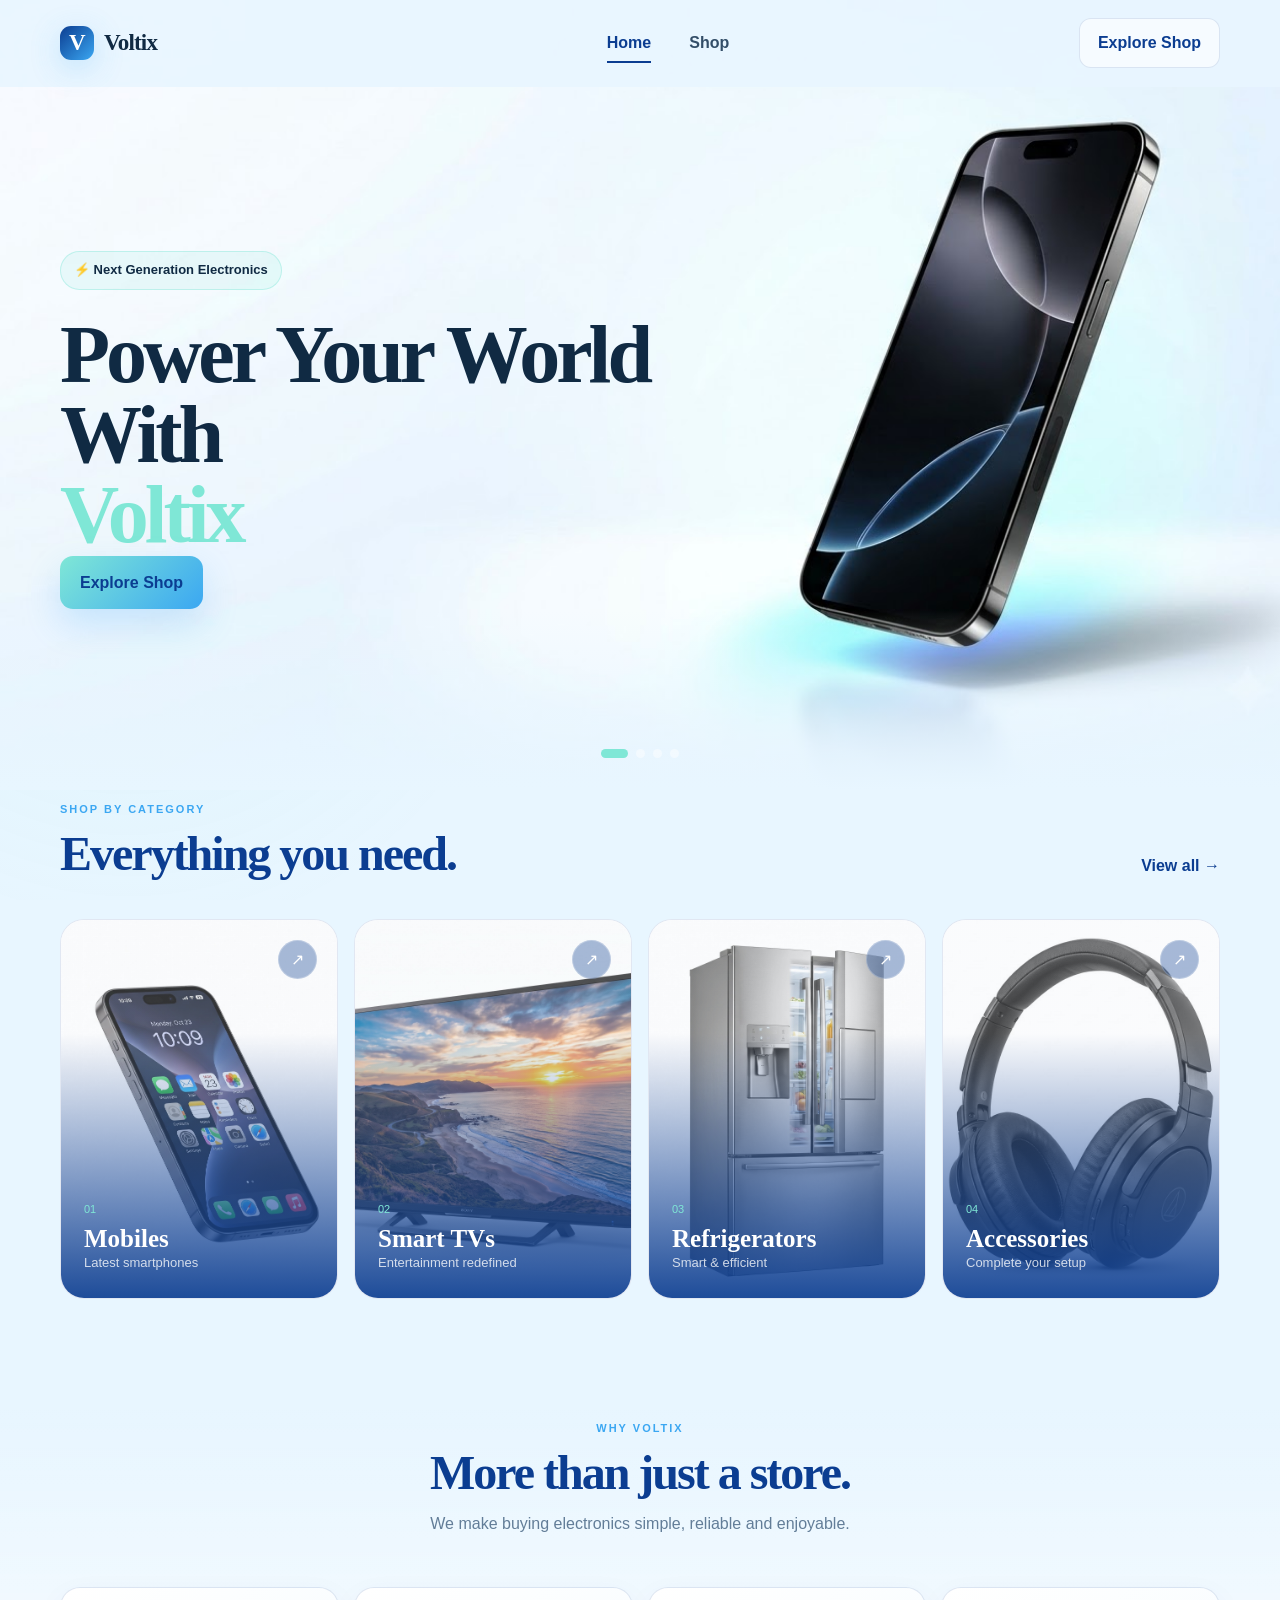
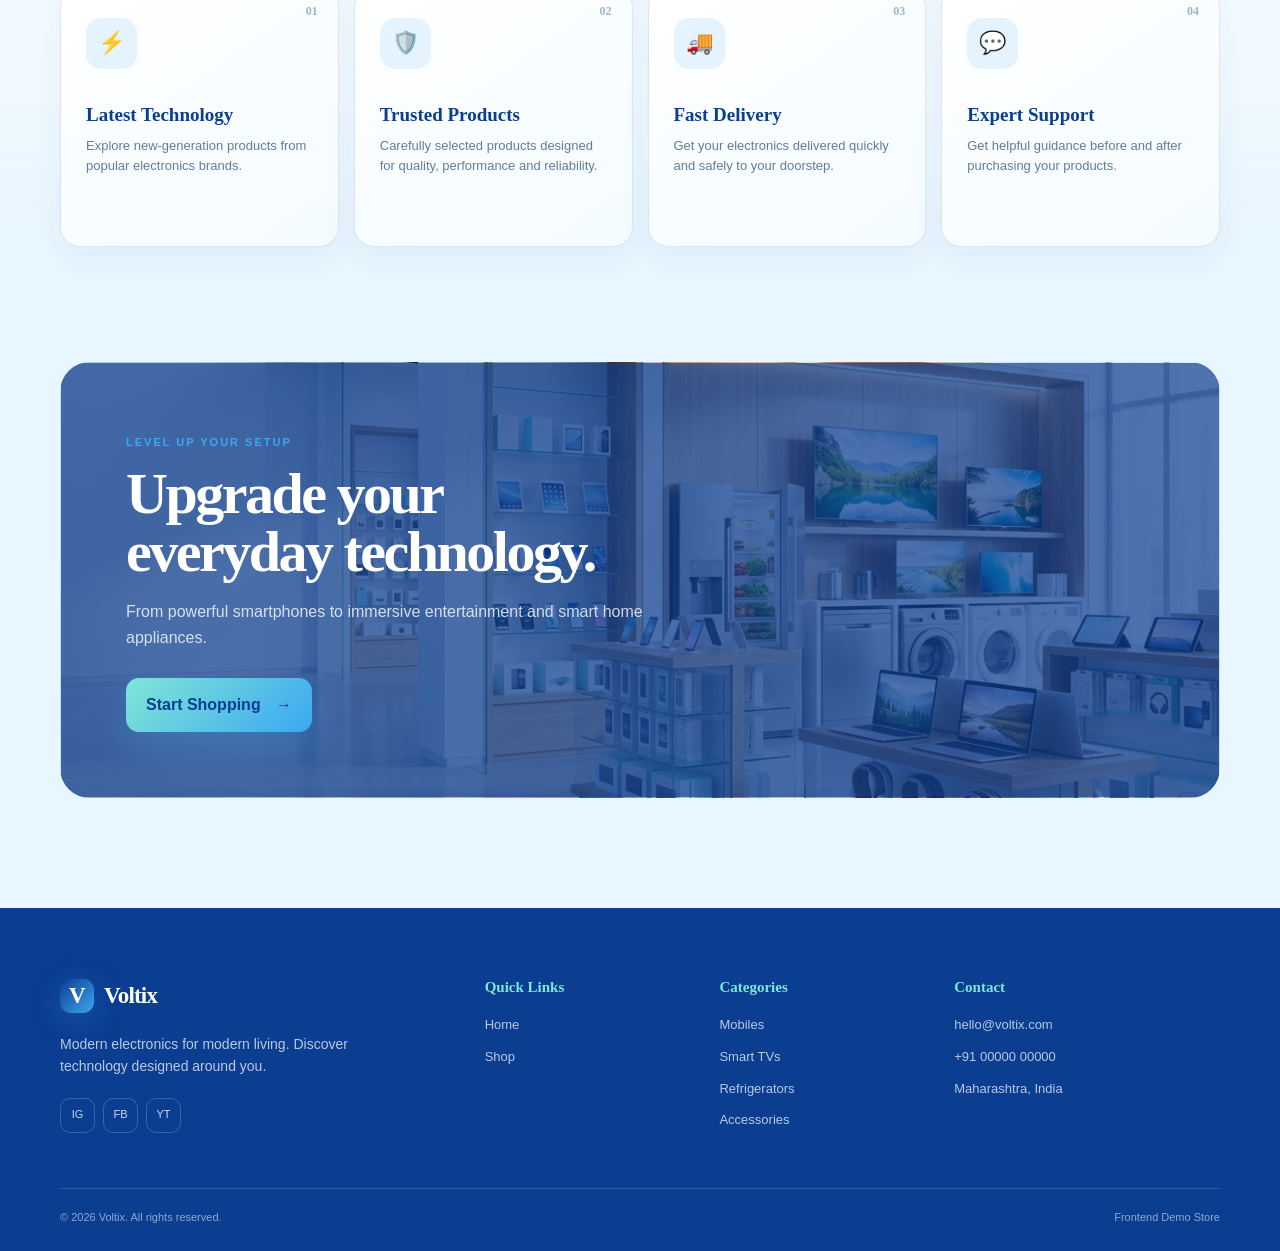
==== commit 835e3273: "Update index.html" ====
--- a/index.html
+++ b/index.html
@@ -139,19 +139,19 @@
     </div>
     <div class="category-grid">
       <a href="shop.html?category=mobile" class="category-card reveal">
-        <div class="category-image"><img src="images/mobilephone.jpg" alt="Mobile phones" loading="lazy"></div>
+        <div class="category-image"><img src="mobilephone.jpg" alt="Mobile phones" loading="lazy"></div>
         <div class="category-content"><span>01</span><h3>Mobiles</h3><p>Latest smartphones</p></div><div class="category-arrow">↗</div>
       </a>
       <a href="shop.html?category=tv" class="category-card reveal">
-        <div class="category-image"><img src="images/television.jpg" alt="Smart TVs" loading="lazy"></div>
+        <div class="category-image"><img src="television.jpg" alt="Smart TVs" loading="lazy"></div>
         <div class="category-content"><span>02</span><h3>Smart TVs</h3><p>Entertainment redefined</p></div><div class="category-arrow">↗</div>
       </a>
       <a href="shop.html?category=refrigerator" class="category-card reveal">
-        <div class="category-image"><img src="images/fridge.jpg" alt="Refrigerators" loading="lazy"></div>
+        <div class="category-image"><img src="fridge.jpg" alt="Refrigerators" loading="lazy"></div>
         <div class="category-content"><span>03</span><h3>Refrigerators</h3><p>Smart & efficient</p></div><div class="category-arrow">↗</div>
       </a>
       <a href="shop.html?category=accessories" class="category-card reveal">
-        <div class="category-image"><img src="images/headphone.jpg" alt="Electronics accessories" loading="lazy"></div>
+        <div class="category-image"><img src="headphone.jpg" alt="Electronics accessories" loading="lazy"></div>
         <div class="category-content"><span>04</span><h3>Accessories</h3><p>Complete your setup</p></div><div class="category-arrow">↗</div>
       </a>
     </div>
--- a/style.css
+++ b/style.css
@@ -999,7 +999,7 @@
             rgba(11, 61, 145, 0.72),
             rgba(11, 61, 145, 0.72)
         ),
-        url("../images/HeroBG.jpg");
+        url("HeroBG.jpg");
         
 
         background-size: cover;
@@ -2295,4 +2295,4 @@
     .hero-actions .btn {
         width: 100%;
     }
-}+}
